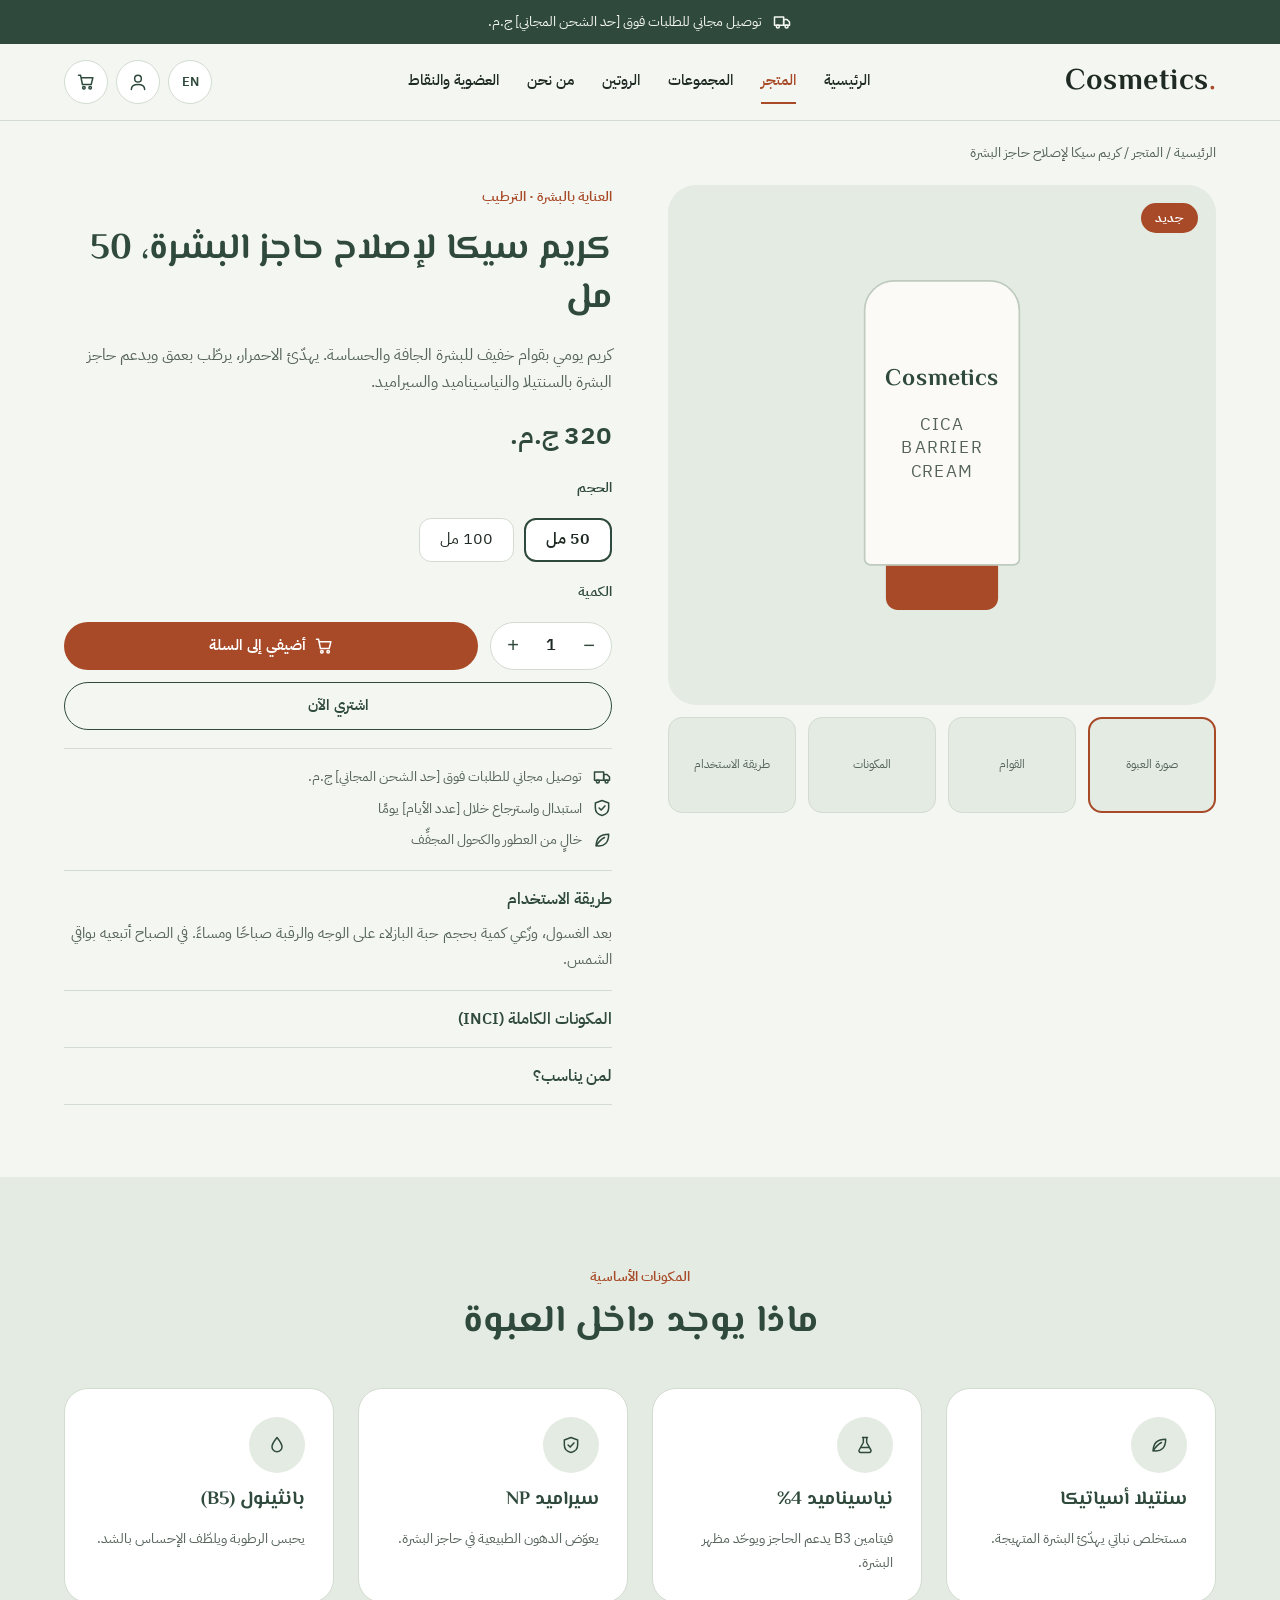
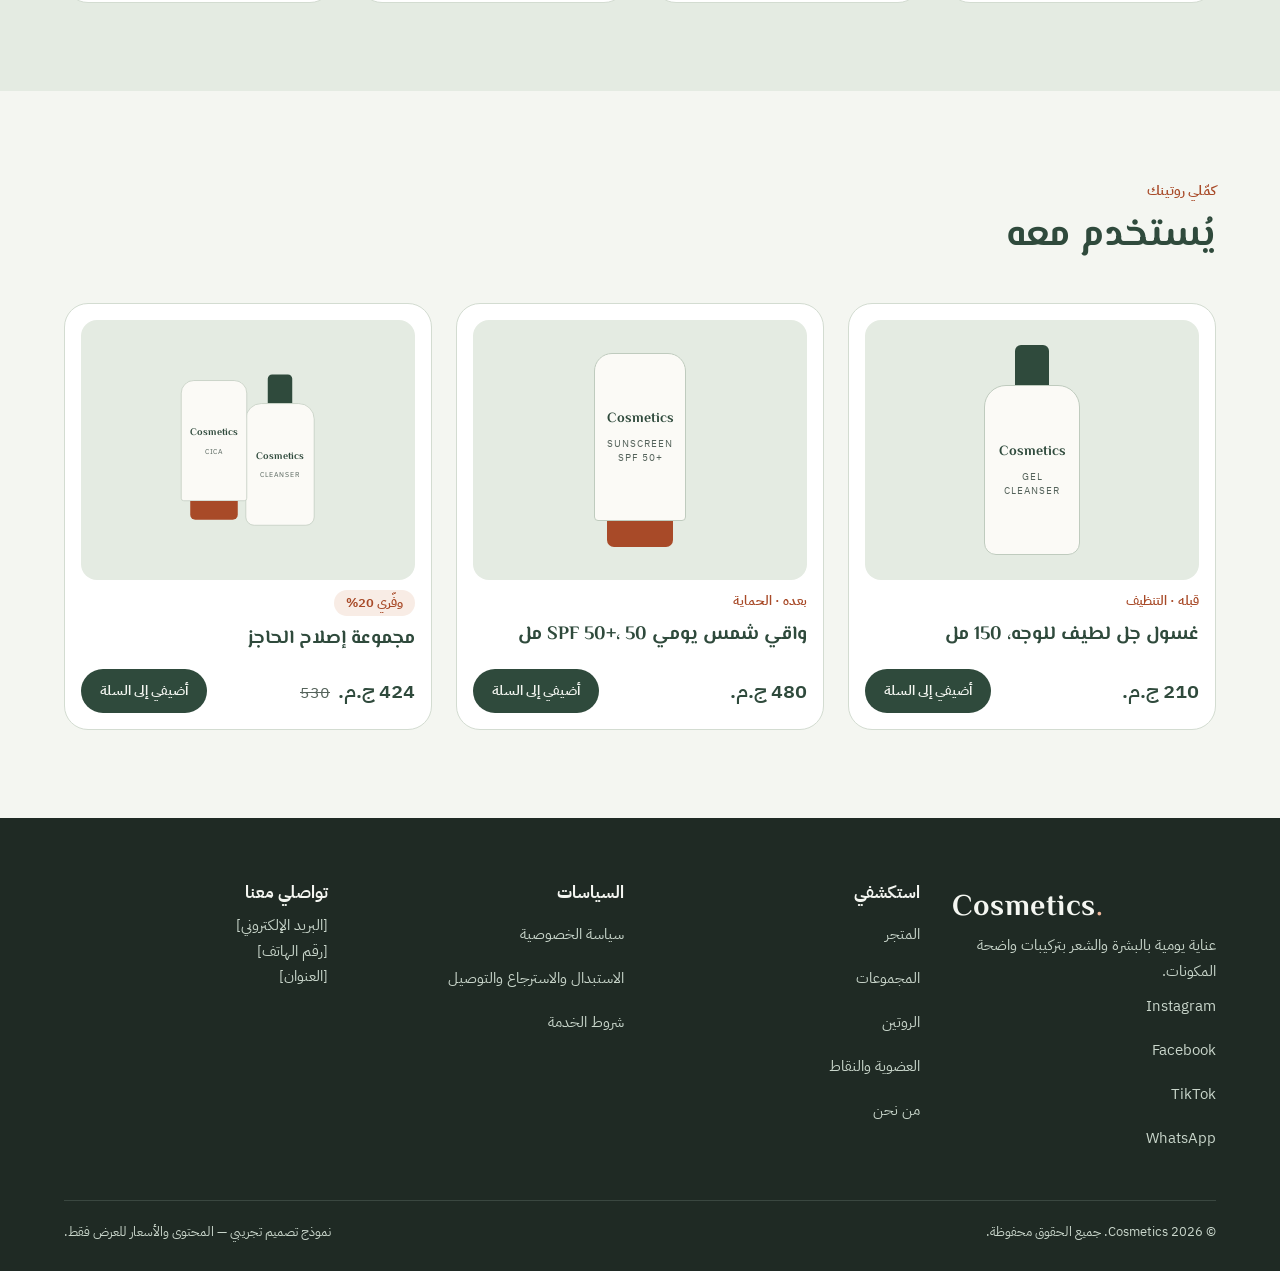
==== product.html @ 23d1086a "Add Cosmetics storefront mockup (home and product pages) Co-Authored-By: Claude Fable 5.2 <noreply@a" ====
<!doctype html>
<html lang="ar" dir="rtl">
<head>
<meta charset="utf-8">
<meta name="viewport" content="width=device-width, initial-scale=1">
<title>كريم سيكا لإصلاح حاجز البشرة — Cosmetics</title>
<link rel="preconnect" href="https://fonts.googleapis.com">
<link rel="preconnect" href="https://fonts.gstatic.com" crossorigin>
<link href="https://fonts.googleapis.com/css2?family=El+Messiri:wght@500;600;700&family=IBM+Plex+Sans+Arabic:wght@400;500;600&display=swap" rel="stylesheet">
<link rel="stylesheet" href="style.css">
</head>
<body>
<div class="page">
<div class="announce"><svg aria-hidden="true" width="20" height="20" viewBox="0 0 24 24" fill="none" stroke="currentColor" stroke-width="1.8" stroke-linecap="round" stroke-linejoin="round"><path d="M3 6h11v10H3z"/><path d="M14 9h4l3 3v4h-7z"/><circle cx="7" cy="17.5" r="1.8"/><circle cx="17.5" cy="17.5" r="1.8"/></svg><span>توصيل مجاني للطلبات فوق [حد الشحن المجاني] ج.م.</span></div>
<header class="header"><div class="wrap">
<a class="logo" href="index.html" dir="ltr" aria-label="Cosmetics — الرئيسية">Cosmetics<span>.</span></a>
<nav class="nav" aria-label="القائمة الرئيسية">
<a href="index.html">الرئيسية</a>
<a href="product.html" class="on">المتجر</a>
<a href="index.html#bundles">المجموعات</a>
<a href="index.html#routine">الروتين</a>
<a href="index.html#about">من نحن</a>
<a href="index.html#member">العضوية والنقاط</a>
</nav>
<div class="tools">
<button class="icon-btn" type="button" aria-label="English">EN</button>
<button class="icon-btn" type="button" aria-label="تسجيل الدخول"><svg aria-hidden="true" width="20" height="20" viewBox="0 0 24 24" fill="none" stroke="currentColor" stroke-width="1.8" stroke-linecap="round" stroke-linejoin="round"><circle cx="12" cy="8" r="4"/><path d="M4 21c0-4 3.6-6 8-6s8 2 8 6"/></svg></button>
<button class="icon-btn" type="button" aria-label="السلة"><svg aria-hidden="true" width="20" height="20" viewBox="0 0 24 24" fill="none" stroke="currentColor" stroke-width="1.8" stroke-linecap="round" stroke-linejoin="round"><path d="M3 4h2.5l2.2 11h10.5l2-8H7"/><circle cx="9.5" cy="19" r="1.5"/><circle cx="17" cy="19" r="1.5"/></svg></button>
</div>
</div></header>

<main>
<div class="wrap">
<nav class="crumbs" aria-label="مسار التصفح"><a href="index.html">الرئيسية</a> / <a href="product.html">المتجر</a> / <span>كريم سيكا لإصلاح حاجز البشرة</span></nav>
<div class="pdp">
<div class="gallery">
<div class="main" role="img" aria-label="مساحة صورة المنتج الرئيسية"><span class="tag">جديد</span><div class="pk tube big"><div class="body"><span class="lbl">Cosmetics</span><span class="sub">CICA<br>BARRIER CREAM</span></div><div class="cap"></div></div></div>
<div class="thumbs">
<div class="on">صورة العبوة</div>
<div>القوام</div>
<div>المكونات</div>
<div>طريقة الاستخدام</div>
</div>
</div>
<div class="info">
<span class="eyebrow">العناية بالبشرة · الترطيب</span>
<h1>كريم سيكا لإصلاح حاجز البشرة، 50 مل</h1>
<p>كريم يومي بقوام خفيف للبشرة الجافة والحساسة. يهدّئ الاحمرار، يرطّب بعمق ويدعم حاجز البشرة بالسنتيلا والنياسيناميد والسيراميد.</p>
<span class="price">320 ج.م.</span>
<span class="lab">الحجم</span>
<div class="opts">
<button class="opt on" type="button">50 مل</button>
<button class="opt" type="button">100 مل</button>
</div>
<span class="lab">الكمية</span>
<div class="buy">
<div class="qty"><button type="button" aria-label="إنقاص الكمية">−</button><span>1</span><button type="button" aria-label="زيادة الكمية">+</button></div>
<button class="btn btn-accent" type="button"><svg aria-hidden="true" width="20" height="20" viewBox="0 0 24 24" fill="none" stroke="currentColor" stroke-width="1.8" stroke-linecap="round" stroke-linejoin="round"><path d="M3 4h2.5l2.2 11h10.5l2-8H7"/><circle cx="9.5" cy="19" r="1.5"/><circle cx="17" cy="19" r="1.5"/></svg> أضيفي إلى السلة</button>
<button class="btn btn-ghost" type="button">اشتري الآن</button>
</div>
<div class="notes">
<div><svg aria-hidden="true" width="20" height="20" viewBox="0 0 24 24" fill="none" stroke="currentColor" stroke-width="1.8" stroke-linecap="round" stroke-linejoin="round"><path d="M3 6h11v10H3z"/><path d="M14 9h4l3 3v4h-7z"/><circle cx="7" cy="17.5" r="1.8"/><circle cx="17.5" cy="17.5" r="1.8"/></svg><span>توصيل مجاني للطلبات فوق [حد الشحن المجاني] ج.م.</span></div>
<div><svg aria-hidden="true" width="20" height="20" viewBox="0 0 24 24" fill="none" stroke="currentColor" stroke-width="1.8" stroke-linecap="round" stroke-linejoin="round"><path d="M12 3l8 3v6c0 5-3.5 8-8 9-4.5-1-8-4-8-9V6z"/><path d="M8.5 12l2.5 2.5 4.5-5"/></svg><span>استبدال واسترجاع خلال [عدد الأيام] يومًا</span></div>
<div><svg aria-hidden="true" width="20" height="20" viewBox="0 0 24 24" fill="none" stroke="currentColor" stroke-width="1.8" stroke-linecap="round" stroke-linejoin="round"><path d="M5 19c0-9 5-14 15-14 0 10-5 15-14 14"/><path d="M5 19c3-5 6-8 10-10"/></svg><span>خالٍ من العطور والكحول المجفِّف</span></div>
</div>
<div class="acc">
<details open>
<summary>طريقة الاستخدام</summary>
<p>بعد الغسول، وزّعي كمية بحجم حبة البازلاء على الوجه والرقبة صباحًا ومساءً. في الصباح أتبعيه بواقي الشمس.</p>
</details>
<details>
<summary>المكونات الكاملة (INCI)</summary>
<p class="inci">Aqua, Glycerin, Caprylic/Capric Triglyceride, Niacinamide, Squalane, Cetearyl Alcohol, Centella Asiatica Extract, Panthenol, Glyceryl Stearate, Ceramide NP, Madecassoside, Sodium Hyaluronate, Tocopherol, Xanthan Gum, Phenoxyethanol, Ethylhexylglycerin.</p>
</details>
<details>
<summary>لمن يناسب؟</summary>
<p>البشرة الجافة، الحساسة، أو المجهدة بعد استخدام المقشرات والريتينول.</p>
</details>
</div>
</div>
</div>
</div>

<section class="section soft"><div class="wrap">
<div class="sec-head center">
<span class="eyebrow">المكونات الأساسية</span>
<h2>ماذا يوجد داخل العبوة</h2>
</div>
<div class="grid g4">
<article class="card pillar"><span class="ico"><svg aria-hidden="true" width="20" height="20" viewBox="0 0 24 24" fill="none" stroke="currentColor" stroke-width="1.8" stroke-linecap="round" stroke-linejoin="round"><path d="M5 19c0-9 5-14 15-14 0 10-5 15-14 14"/><path d="M5 19c3-5 6-8 10-10"/></svg></span><h3>سنتيلا أسياتيكا</h3><p class="desc">مستخلص نباتي يهدّئ البشرة المتهيجة.</p></article>
<article class="card pillar"><span class="ico"><svg aria-hidden="true" width="20" height="20" viewBox="0 0 24 24" fill="none" stroke="currentColor" stroke-width="1.8" stroke-linecap="round" stroke-linejoin="round"><path d="M9 3h6"/><path d="M10 3v6l-5 9a2 2 0 0 0 1.8 3h10.4a2 2 0 0 0 1.8-3l-5-9V3"/><path d="M7.5 15h9"/></svg></span><h3>نياسيناميد 4%</h3><p class="desc">فيتامين B3 يدعم الحاجز ويوحّد مظهر البشرة.</p></article>
<article class="card pillar"><span class="ico"><svg aria-hidden="true" width="20" height="20" viewBox="0 0 24 24" fill="none" stroke="currentColor" stroke-width="1.8" stroke-linecap="round" stroke-linejoin="round"><path d="M12 3l8 3v6c0 5-3.5 8-8 9-4.5-1-8-4-8-9V6z"/><path d="M8.5 12l2.5 2.5 4.5-5"/></svg></span><h3>سيراميد NP</h3><p class="desc">يعوّض الدهون الطبيعية في حاجز البشرة.</p></article>
<article class="card pillar"><span class="ico"><svg aria-hidden="true" width="20" height="20" viewBox="0 0 24 24" fill="none" stroke="currentColor" stroke-width="1.8" stroke-linecap="round" stroke-linejoin="round"><path d="M12 3c4 5 6 8 6 11a6 6 0 0 1-12 0c0-3 2-6 6-11z"/></svg></span><h3>بانثينول (B5)</h3><p class="desc">يحبس الرطوبة ويلطّف الإحساس بالشد.</p></article>
</div>
</div></section>

<section class="section"><div class="wrap">
<div class="sec-head">
<span class="eyebrow">كمّلي روتينك</span>
<h2>يُستخدم معه</h2>
</div>
<div class="grid g3">
<article class="card">
<div class="tile"><div class="pk bottle"><div class="cap"></div><div class="body"><span class="lbl">Cosmetics</span><span class="sub">GEL CLEANSER</span></div></div></div>
<span class="step">قبله · التنظيف</span>
<h3>غسول جل لطيف للوجه، 150 مل</h3>
<div class="row"><span class="price">210 ج.م.</span><button class="btn btn-primary" type="button">أضيفي إلى السلة</button></div>
</article>
<article class="card">
<div class="tile"><div class="pk tube"><div class="body"><span class="lbl">Cosmetics</span><span class="sub">SUNSCREEN<br>SPF 50+</span></div><div class="cap"></div></div></div>
<span class="step">بعده · الحماية</span>
<h3>واقي شمس يومي SPF 50+، 50 مل</h3>
<div class="row"><span class="price">480 ج.م.</span><button class="btn btn-primary" type="button">أضيفي إلى السلة</button></div>
</article>
<article class="card">
<div class="tile"><div class="pk bottle sm"><div class="cap"></div><div class="body"><span class="lbl">Cosmetics</span><span class="sub">CLEANSER</span></div></div><div class="pk tube sm"><div class="body"><span class="lbl">Cosmetics</span><span class="sub">CICA</span></div><div class="cap"></div></div></div>
<span class="save">وفّري 20%</span>
<h3>مجموعة إصلاح الحاجز</h3>
<div class="row"><span class="price">424 ج.م.<s>530</s></span><button class="btn btn-primary" type="button">أضيفي إلى السلة</button></div>
</article>
</div>
</div></section>
</main>
<footer class="footer"><div class="wrap">
<div class="cols">
<div>
<a class="logo" href="index.html" dir="ltr" aria-label="Cosmetics — الرئيسية">Cosmetics<span>.</span></a>
<p>عناية يومية بالبشرة والشعر بتركيبات واضحة المكونات.</p>
<a href="#">Instagram</a>
<a href="#">Facebook</a>
<a href="#">TikTok</a>
<a href="#">WhatsApp</a>
</div>
<div>
<h3>استكشفي</h3>
<a href="product.html">المتجر</a>
<a href="index.html#bundles">المجموعات</a>
<a href="index.html#routine">الروتين</a>
<a href="index.html#member">العضوية والنقاط</a>
<a href="index.html#about">من نحن</a>
</div>
<div>
<h3>السياسات</h3>
<a href="#">سياسة الخصوصية</a>
<a href="#">الاستبدال والاسترجاع والتوصيل</a>
<a href="#">شروط الخدمة</a>
</div>
<div>
<h3>تواصلي معنا</h3>
<p>[البريد الإلكتروني]</p>
<p>[رقم الهاتف]</p>
<p>[العنوان]</p>
</div>
</div>
<div class="legal"><span>© 2026 Cosmetics. جميع الحقوق محفوظة.</span><span>نموذج تصميم تجريبي — المحتوى والأسعار للعرض فقط.</span></div>
</div></footer>


</div>
</body>
</html>
---- style.css ----
*{box-sizing:border-box}
body{margin:0}
.page{--ink:#1F2A24;--muted:#55635B;--ground:#F4F6F1;--sage:#E4EBE2;--sage2:#CFDACD;--line:#D3DCD1;--primary:#2F4A3C;--primary2:#3D5C4B;--accent:#A84A28;--accent-soft:#F8ECE5;--peach:#F0B79C;--on-dark:#F4F6F1;--on-dark-muted:#C9D6CB;font-family:'IBM Plex Sans Arabic',system-ui,sans-serif;color:var(--ink);background:var(--ground);line-height:1.7;font-size:16px;overflow-x:hidden}
.page h1,.page h2,.page h3{font-family:'El Messiri','IBM Plex Sans Arabic',serif;margin:0;line-height:1.35;color:var(--primary)}
.page p{margin:0}
.page a{color:inherit;text-decoration:none}
.wrap{max-width:1200px;margin:0 auto;padding:0 24px}
.announce{background:var(--primary);color:var(--on-dark);font-size:14px;padding:10px 16px;display:flex;gap:10px;justify-content:center;align-items:center}
.header{background:var(--ground);border-bottom:1px solid var(--line)}
.header .wrap{display:flex;align-items:center;justify-content:space-between;gap:12px 24px;min-height:76px;flex-wrap:wrap}
.logo{font-family:'El Messiri',serif;font-size:30px;font-weight:700;color:var(--primary);letter-spacing:.5px;min-height:44px;display:inline-flex;align-items:center}
.logo span{color:var(--accent)}
.nav{display:flex;gap:28px;font-size:15px;font-weight:500}
.nav a{min-height:44px;display:inline-flex;align-items:center;border-bottom:2px solid transparent}
.nav a:hover{color:var(--accent)}
.nav a.on{color:var(--accent);border-bottom-color:var(--accent)}
.tools{display:flex;gap:8px;align-items:center}
.icon-btn{width:44px;height:44px;border-radius:50%;border:1px solid var(--line);background:#fff;display:inline-flex;align-items:center;justify-content:center;color:var(--primary);cursor:pointer;font:inherit;font-size:13px;font-weight:600}
.btn{display:inline-flex;align-items:center;justify-content:center;gap:8px;min-height:48px;padding:0 26px;border-radius:999px;font:inherit;font-weight:600;font-size:15px;border:1px solid transparent;cursor:pointer}
.btn-accent{background:var(--accent);color:#fff}
.page a.btn-accent{color:#fff}
.btn-primary{background:var(--primary);color:var(--on-dark)}
.btn-ghost{background:transparent;border-color:var(--primary);color:var(--primary)}
.btn-light{background:var(--on-dark);color:var(--primary)}
.eyebrow{font-size:14px;font-weight:600;color:var(--accent)}
.section{padding:88px 0}
.sec-head{display:flex;flex-direction:column;gap:8px;margin-bottom:40px}
.sec-head.center{align-items:center;text-align:center}
.sec-head.spread{flex-direction:row;justify-content:space-between;align-items:flex-end;flex-wrap:wrap}
.sec-head h2{font-size:38px}
.sec-head p{color:var(--muted);max-width:620px}
.link{color:var(--accent);font-weight:600;font-size:15px;min-height:44px;display:inline-flex;align-items:center;gap:6px}
.page a.link{color:var(--accent)}

.hero{background:var(--sage)}
.hero .wrap{display:flex;gap:48px;align-items:center;flex-wrap:wrap;padding-top:72px;padding-bottom:72px}
.hero-text{flex:1 1 440px;display:flex;flex-direction:column;gap:22px;align-items:flex-start}
.hero h1{font-size:54px}
.hero-text p{font-size:18px;color:var(--muted);max-width:520px}
.chips{display:flex;gap:10px;flex-wrap:wrap}
.chip{min-height:44px;padding:0 20px;border-radius:999px;background:#fff;border:1px solid var(--line);display:inline-flex;align-items:center;font-weight:500;font-size:15px}
.chip.hot{background:var(--accent-soft);border-color:var(--accent)}
.page a.chip.hot{color:var(--accent)}
.cta-row{display:flex;gap:12px;flex-wrap:wrap}
.hero-art{flex:1 1 420px;min-height:420px;border-radius:28px;background:var(--sage2);display:flex;align-items:flex-end;justify-content:center;gap:28px;padding:48px 24px}

.pk{display:flex;flex-direction:column;align-items:center;flex:none}
.pk .body{background:#FBFAF6;border:1px solid #BFCBBE;display:flex;flex-direction:column;align-items:center;justify-content:center;gap:6px;padding:8px}
.pk .lbl{font-family:'El Messiri',serif;font-weight:700;color:var(--primary);font-size:14px;direction:ltr}
.pk .sub{font-size:10px;line-height:1.4;color:var(--muted);letter-spacing:1px;direction:ltr;text-align:center}
.tube .body{width:92px;height:168px;border-radius:18px 18px 4px 4px}
.tube .cap{width:66px;height:26px;background:var(--accent);border-radius:0 0 7px 7px}
.jar .cap{width:128px;height:30px;background:var(--primary);border-radius:8px 8px 0 0}
.jar .body{width:140px;height:84px;border-radius:4px 4px 16px 16px}
.bottle .cap{width:34px;height:40px;background:var(--primary);border-radius:6px 6px 0 0}
.bottle .body{width:96px;height:170px;border-radius:22px 22px 12px 12px}
.dropper .cap{width:30px;height:54px;background:var(--accent);border-radius:14px 14px 2px 2px}
.dropper .body{width:82px;height:128px;border-radius:16px 16px 10px 10px;background:#E6D6B8;border-color:#C9B48C}
.pk.big{transform:scale(1.7)}
.pk.sm{transform:scale(.72);margin:0 -14px}

.badges{background:#fff;border-bottom:1px solid var(--line)}
.badges .wrap{display:flex;justify-content:space-around;gap:12px 24px;flex-wrap:wrap;padding-top:22px;padding-bottom:22px}
.badge{display:flex;align-items:center;gap:10px;font-weight:500;font-size:15px;color:var(--primary)}

.feature .wrap{display:flex;gap:56px;flex-wrap:wrap;align-items:center}
.feature-art{flex:1 1 380px;min-height:480px;border-radius:28px;background:var(--sage);display:flex;align-items:center;justify-content:center;position:relative}
.tag{position:absolute;top:18px;inset-inline-start:18px;background:var(--accent);color:#fff;font-size:13px;font-weight:600;padding:4px 14px;border-radius:999px}
.feature-body{flex:1 1 480px;display:flex;flex-direction:column;gap:20px;align-items:flex-start}
.feature-body h2{font-size:38px}
.feature-body>p{color:var(--muted)}
.ing{display:grid;grid-template-columns:repeat(2,minmax(0,1fr));gap:12px;width:100%}
.ing div{background:#fff;border:1px solid var(--line);border-radius:16px;padding:16px}
.ing b{display:block;color:var(--primary)}
.ing span{font-size:14px;color:var(--muted)}
.price{font-size:26px;font-weight:600;color:var(--primary)}
.price s{font-size:16px;color:var(--muted);font-weight:400;margin-inline-start:8px}
.dots{display:flex;gap:8px;align-items:center;font-size:13px;color:var(--muted)}
.dots i{width:8px;height:8px;border-radius:50%;background:var(--sage2);display:block}
.dots i.on{width:24px;border-radius:99px;background:var(--accent)}

.grid{display:grid;gap:24px}
.g3{grid-template-columns:repeat(3,minmax(0,1fr))}
.g4{grid-template-columns:repeat(4,minmax(0,1fr))}
.card{background:#fff;border:1px solid var(--line);border-radius:24px;padding:16px;display:flex;flex-direction:column;gap:10px}
.card h3{font-size:19px}
.card .desc{font-size:14px;color:var(--muted)}
.card .row{display:flex;justify-content:space-between;align-items:center;gap:8px;margin-top:auto;padding-top:8px;flex-wrap:wrap}
.card .btn{min-height:44px;padding:0 18px;font-size:14px}
.card .price{font-size:20px}
.tile{background:var(--sage);border-radius:16px;height:260px;display:flex;align-items:center;justify-content:center;position:relative;overflow:hidden}
.step{font-size:13px;font-weight:600;color:var(--accent)}
.save{background:var(--accent-soft);color:var(--accent);font-size:13px;font-weight:600;padding:2px 12px;border-radius:99px;align-self:flex-start}

.dark{background:var(--primary);color:var(--on-dark)}
.page .dark h2,.page .dark h3{color:var(--on-dark)}
.dark .eyebrow{color:var(--peach)}
.dark .sec-head p{color:var(--on-dark-muted)}
.split .wrap{display:flex;gap:56px;flex-wrap:wrap;align-items:center}
.split-art{flex:1 1 380px;min-height:420px;border-radius:28px;background:var(--primary2);display:flex;align-items:center;justify-content:center}
.split-body{flex:1 1 460px;display:flex;flex-direction:column;gap:18px;align-items:flex-start}
.split-body h2{font-size:38px}
.split-body>p{color:var(--on-dark-muted)}
.ticks{list-style:none;margin:0;padding:0;display:grid;grid-template-columns:repeat(2,minmax(0,1fr));gap:10px 24px;width:100%}
.ticks li{display:flex;gap:10px;align-items:flex-start;color:var(--on-dark-muted);font-size:15px}
.ticks svg{flex:none;margin-top:6px;color:var(--peach)}

.philo{background:var(--sage);text-align:center}
.philo .packs{display:flex;justify-content:center;align-items:flex-end;gap:40px;margin:8px 0 40px;flex-wrap:wrap}

.thumb{height:300px;border-radius:16px;background:var(--sage2);display:flex;align-items:center;justify-content:center;color:var(--primary)}
.play{width:56px;height:56px;border-radius:50%;background:#fff;display:flex;align-items:center;justify-content:center}
.stars{display:flex;gap:2px;color:var(--accent)}
.ph{color:var(--muted)}
.who{font-weight:600;color:var(--primary);font-size:15px}
.ico{width:56px;height:56px;border-radius:50%;background:var(--sage);display:flex;align-items:center;justify-content:center;color:var(--primary)}
.pillar{padding:28px;gap:14px}
.benefit{background:var(--primary2);border-radius:20px;padding:24px;display:flex;flex-direction:column;gap:10px}
.benefit .ico{background:var(--primary);color:var(--peach)}
.benefit p{color:var(--on-dark-muted);font-size:15px}
.member-head{display:flex;justify-content:space-between;align-items:flex-end;gap:24px;flex-wrap:wrap;margin-bottom:40px}
.member-head h2{font-size:38px}
.closing{text-align:center;padding:72px 0}
.closing h2{font-size:34px;margin-bottom:12px}
.closing p{color:var(--muted);max-width:640px;margin:0 auto}

.footer{background:#1F2A24;color:#C9D6CB;padding:64px 0 28px;font-size:15px}
.footer .cols{display:grid;grid-template-columns:repeat(4,minmax(0,1fr));gap:32px}
.page .footer h3{color:#F4F6F1;font-size:17px;margin-bottom:8px;font-family:inherit}
.footer .cols a{display:flex;min-height:44px;align-items:center}
.footer .cols a:hover{color:#fff}
.footer .logo{color:#F4F6F1}
.footer .logo span{color:var(--peach)}
.footer .legal{border-top:1px solid #3A4740;margin-top:40px;padding-top:20px;font-size:13px;display:flex;justify-content:space-between;flex-wrap:wrap;gap:8px}

.crumbs{font-size:14px;color:var(--muted);padding:20px 0}
.pdp{display:flex;gap:56px;flex-wrap:wrap;align-items:flex-start;padding-bottom:72px}
.gallery{flex:1 1 440px;display:flex;flex-direction:column;gap:12px;min-width:0}
.gallery .main{height:520px;border-radius:28px;background:var(--sage);display:flex;align-items:center;justify-content:center;position:relative}
.thumbs{display:grid;grid-template-columns:repeat(4,minmax(0,1fr));gap:12px}
.thumbs div{height:96px;border-radius:14px;background:var(--sage);border:1px solid var(--line);display:flex;align-items:center;justify-content:center;font-size:12px;color:var(--muted);text-align:center;padding:4px}
.thumbs div.on{border:2px solid var(--accent)}
.info{flex:1 1 440px;display:flex;flex-direction:column;gap:18px;align-items:flex-start;min-width:0}
.info h1{font-size:36px}
.info>p{color:var(--muted)}
.opts{display:flex;gap:10px;flex-wrap:wrap}
.opt{min-height:44px;padding:0 20px;border-radius:12px;border:1px solid var(--line);background:#fff;font:inherit;cursor:pointer;color:var(--ink)}
.opt.on{border:2px solid var(--primary);font-weight:600}
.lab{font-size:14px;font-weight:600;color:var(--primary)}
.qty{display:inline-flex;align-items:center;border:1px solid var(--line);border-radius:999px;background:#fff}
.qty button{width:44px;height:46px;border:0;background:none;font-size:20px;cursor:pointer;color:var(--primary)}
.qty span{min-width:32px;text-align:center;font-weight:600}
.buy{display:flex;gap:12px;flex-wrap:wrap;align-items:center;width:100%}
.buy .btn{flex:1 1 220px}
.notes{display:flex;flex-direction:column;gap:8px;font-size:14px;color:var(--muted);border-top:1px solid var(--line);padding-top:16px;width:100%}
.notes div{display:flex;gap:10px;align-items:center}
.notes svg{color:var(--primary);flex:none}
.acc{width:100%;border-top:1px solid var(--line)}
.acc details{border-bottom:1px solid var(--line);padding:6px 0}
.acc summary{font-weight:600;cursor:pointer;min-height:44px;display:flex;align-items:center;color:var(--primary)}
.acc details p{color:var(--muted);font-size:15px;padding:0 0 12px}
.acc .inci{direction:ltr;text-align:left;font-size:14px}
.soft{background:var(--sage)}
.page a.btn-light{color:var(--primary)}
.page a.btn-ghost{color:var(--primary)}
.page a.btn-primary{color:var(--on-dark)}

@media(max-width:900px){
.g3,.g4{grid-template-columns:repeat(2,minmax(0,1fr))}
.footer .cols{grid-template-columns:repeat(2,minmax(0,1fr))}
.hero h1{font-size:40px}
.sec-head h2,.feature-body h2,.split-body h2,.member-head h2{font-size:30px}
.section{padding:56px 0}
.hero .wrap{padding-top:48px;padding-bottom:48px}
.nav{order:3;width:100%;gap:20px;overflow-x:auto;white-space:nowrap}
.feature .wrap,.split .wrap,.pdp{gap:32px}
}
@media(max-width:560px){
.g3,.g4,.ticks,.ing,.footer .cols{grid-template-columns:minmax(0,1fr)}
.wrap{padding:0 16px}
.hero h1{font-size:32px}
.hero-text,.feature-body,.split-body,.info{flex-basis:100%}
.hero-art{flex-basis:100%;min-height:300px;gap:12px;padding:32px 12px}
.feature-art,.split-art{flex-basis:100%;min-height:360px}
.gallery{flex-basis:100%}
.gallery .main{height:360px}
.info h1{font-size:28px}
.logo{font-size:26px}
.philo .packs{gap:16px}
.closing h2{font-size:26px}
.hero-art .pk{transform:scale(.8);transform-origin:bottom;margin:0 -10px}
}
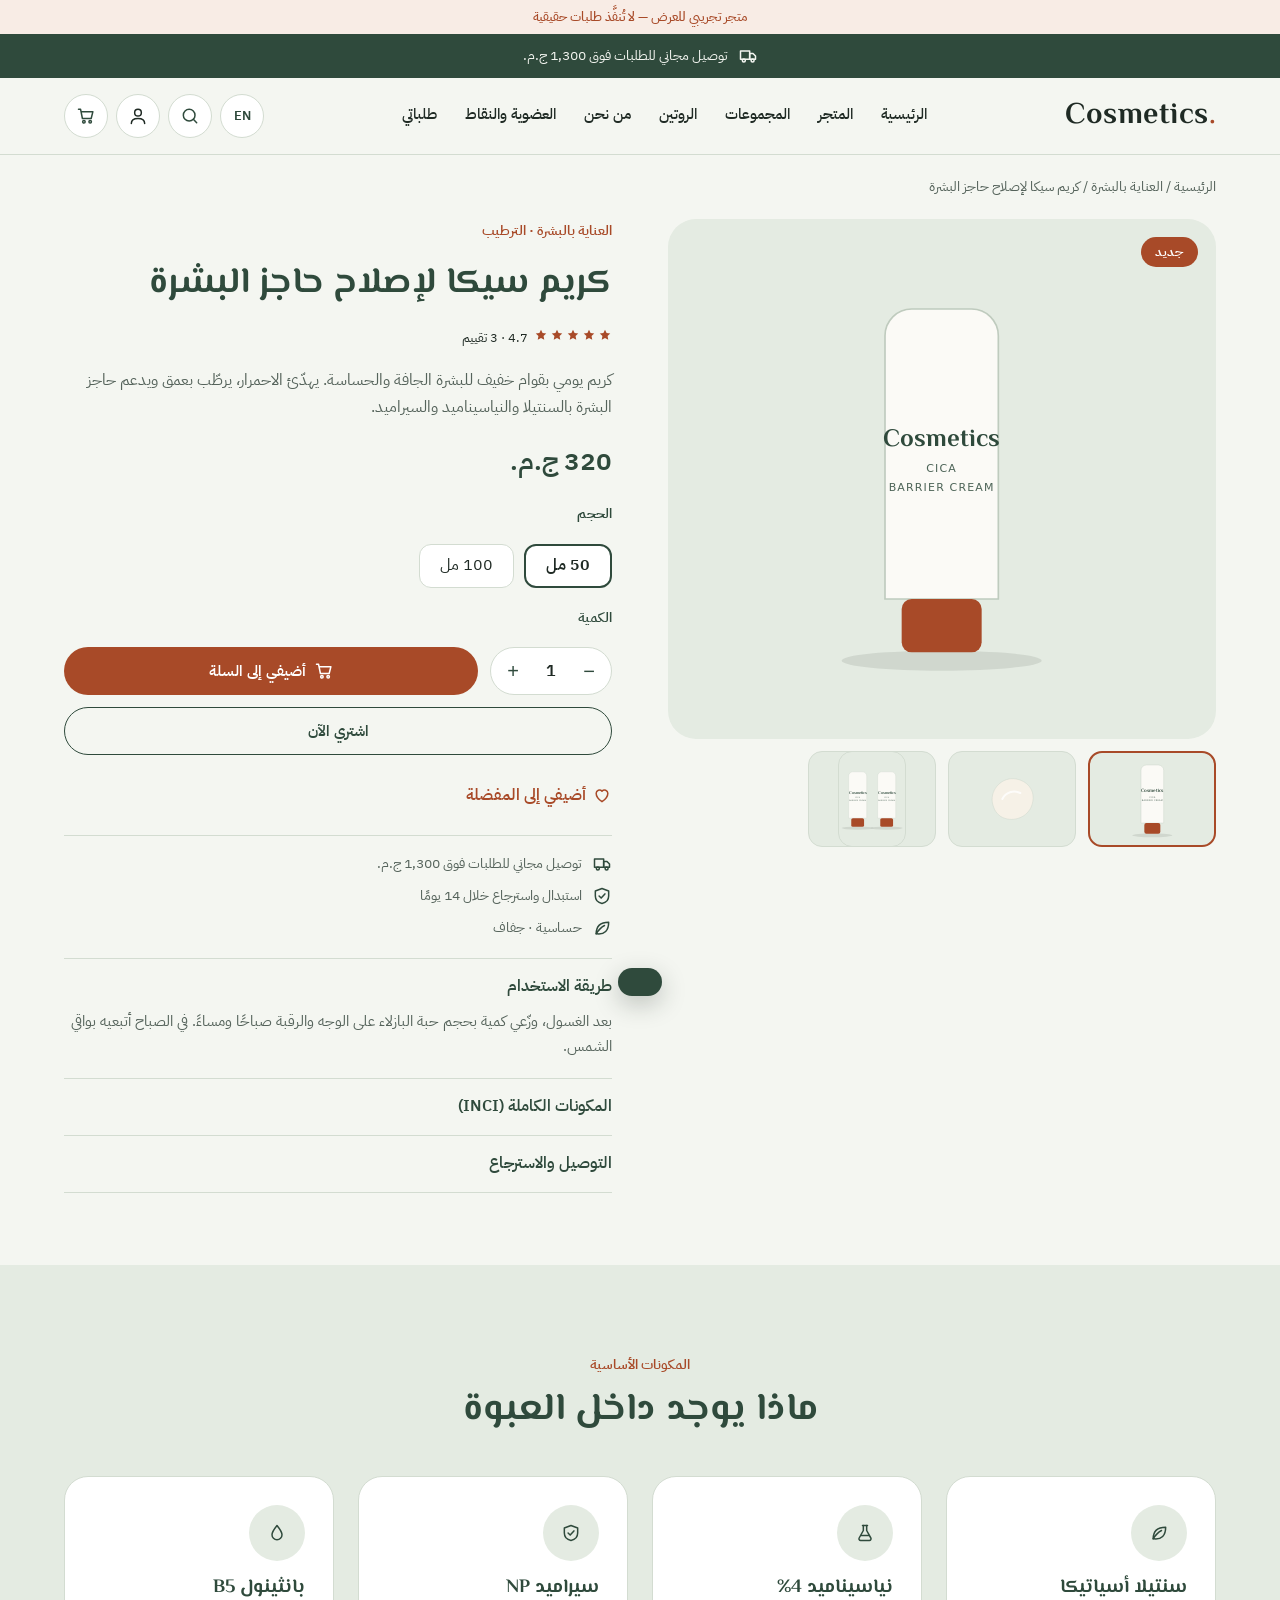
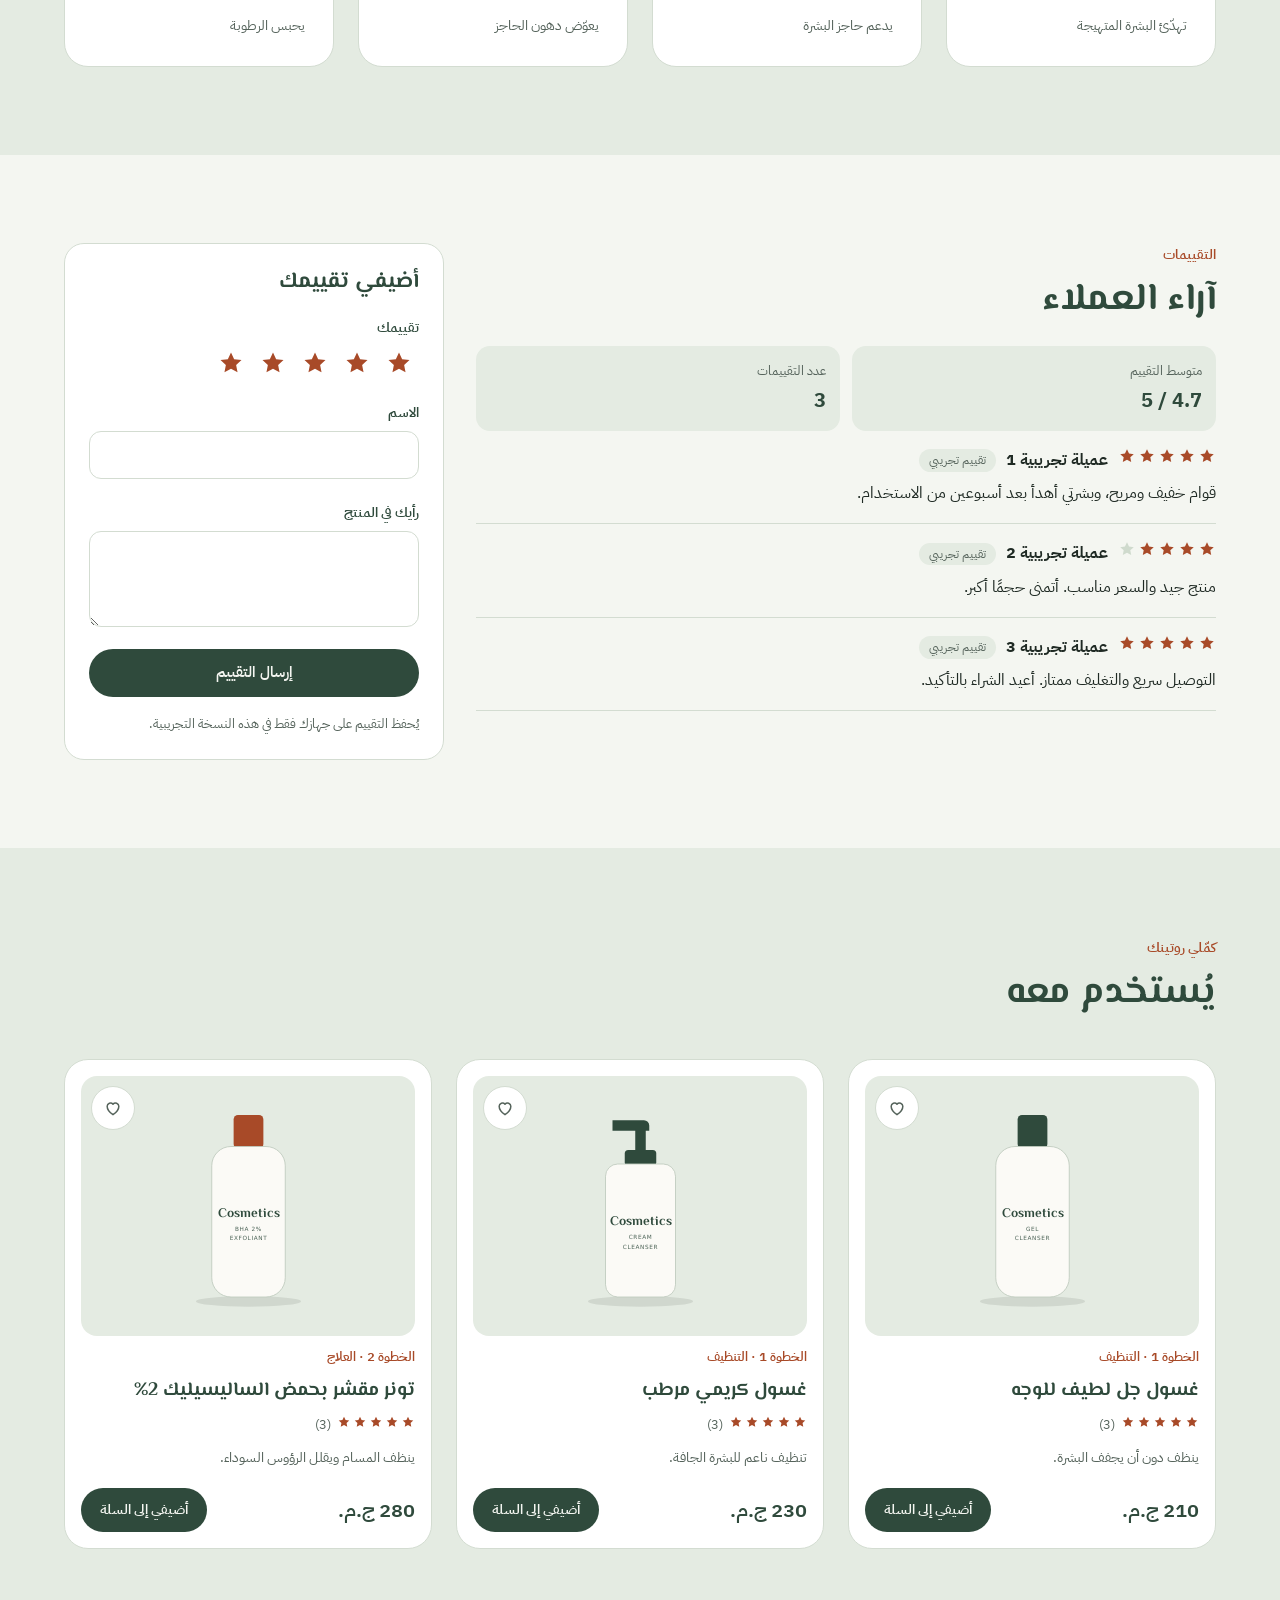
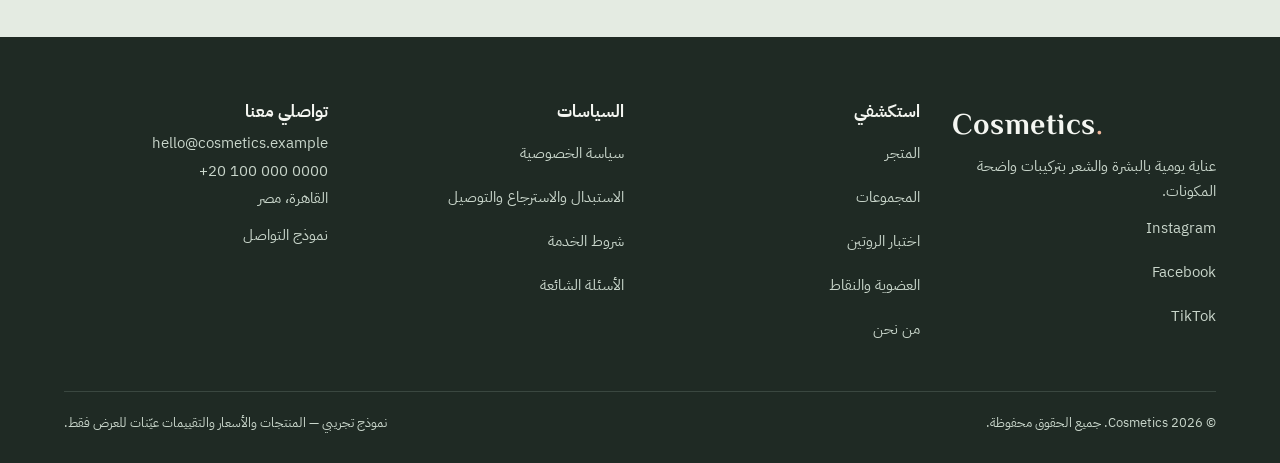
==== commit 23cc9b40: "Turn the mockup into a full interactive demo store Adds a sample catalog, shop filters and search, p" ====
--- a/product.html
+++ b/product.html
@@ -3,159 +3,18 @@
 <head>
 <meta charset="utf-8">
 <meta name="viewport" content="width=device-width, initial-scale=1">
-<title>كريم سيكا لإصلاح حاجز البشرة — Cosmetics</title>
+<title>المنتج — Cosmetics</title>
+<meta name="description" content="متجر Cosmetics التجريبي للعناية بالبشرة والشعر.">
 <link rel="preconnect" href="https://fonts.googleapis.com">
 <link rel="preconnect" href="https://fonts.gstatic.com" crossorigin>
 <link href="https://fonts.googleapis.com/css2?family=El+Messiri:wght@500;600;700&family=IBM+Plex+Sans+Arabic:wght@400;500;600&display=swap" rel="stylesheet">
 <link rel="stylesheet" href="style.css">
+<link rel="stylesheet" href="app.css">
 </head>
-<body>
-<div class="page">
-<div class="announce"><svg aria-hidden="true" width="20" height="20" viewBox="0 0 24 24" fill="none" stroke="currentColor" stroke-width="1.8" stroke-linecap="round" stroke-linejoin="round"><path d="M3 6h11v10H3z"/><path d="M14 9h4l3 3v4h-7z"/><circle cx="7" cy="17.5" r="1.8"/><circle cx="17.5" cy="17.5" r="1.8"/></svg><span>توصيل مجاني للطلبات فوق [حد الشحن المجاني] ج.م.</span></div>
-<header class="header"><div class="wrap">
-<a class="logo" href="index.html" dir="ltr" aria-label="Cosmetics — الرئيسية">Cosmetics<span>.</span></a>
-<nav class="nav" aria-label="القائمة الرئيسية">
-<a href="index.html">الرئيسية</a>
-<a href="product.html" class="on">المتجر</a>
-<a href="index.html#bundles">المجموعات</a>
-<a href="index.html#routine">الروتين</a>
-<a href="index.html#about">من نحن</a>
-<a href="index.html#member">العضوية والنقاط</a>
-</nav>
-<div class="tools">
-<button class="icon-btn" type="button" aria-label="English">EN</button>
-<button class="icon-btn" type="button" aria-label="تسجيل الدخول"><svg aria-hidden="true" width="20" height="20" viewBox="0 0 24 24" fill="none" stroke="currentColor" stroke-width="1.8" stroke-linecap="round" stroke-linejoin="round"><circle cx="12" cy="8" r="4"/><path d="M4 21c0-4 3.6-6 8-6s8 2 8 6"/></svg></button>
-<button class="icon-btn" type="button" aria-label="السلة"><svg aria-hidden="true" width="20" height="20" viewBox="0 0 24 24" fill="none" stroke="currentColor" stroke-width="1.8" stroke-linecap="round" stroke-linejoin="round"><path d="M3 4h2.5l2.2 11h10.5l2-8H7"/><circle cx="9.5" cy="19" r="1.5"/><circle cx="17" cy="19" r="1.5"/></svg></button>
-</div>
-</div></header>
-
-<main>
-<div class="wrap">
-<nav class="crumbs" aria-label="مسار التصفح"><a href="index.html">الرئيسية</a> / <a href="product.html">المتجر</a> / <span>كريم سيكا لإصلاح حاجز البشرة</span></nav>
-<div class="pdp">
-<div class="gallery">
-<div class="main" role="img" aria-label="مساحة صورة المنتج الرئيسية"><span class="tag">جديد</span><div class="pk tube big"><div class="body"><span class="lbl">Cosmetics</span><span class="sub">CICA<br>BARRIER CREAM</span></div><div class="cap"></div></div></div>
-<div class="thumbs">
-<div class="on">صورة العبوة</div>
-<div>القوام</div>
-<div>المكونات</div>
-<div>طريقة الاستخدام</div>
-</div>
-</div>
-<div class="info">
-<span class="eyebrow">العناية بالبشرة · الترطيب</span>
-<h1>كريم سيكا لإصلاح حاجز البشرة، 50 مل</h1>
-<p>كريم يومي بقوام خفيف للبشرة الجافة والحساسة. يهدّئ الاحمرار، يرطّب بعمق ويدعم حاجز البشرة بالسنتيلا والنياسيناميد والسيراميد.</p>
-<span class="price">320 ج.م.</span>
-<span class="lab">الحجم</span>
-<div class="opts">
-<button class="opt on" type="button">50 مل</button>
-<button class="opt" type="button">100 مل</button>
-</div>
-<span class="lab">الكمية</span>
-<div class="buy">
-<div class="qty"><button type="button" aria-label="إنقاص الكمية">−</button><span>1</span><button type="button" aria-label="زيادة الكمية">+</button></div>
-<button class="btn btn-accent" type="button"><svg aria-hidden="true" width="20" height="20" viewBox="0 0 24 24" fill="none" stroke="currentColor" stroke-width="1.8" stroke-linecap="round" stroke-linejoin="round"><path d="M3 4h2.5l2.2 11h10.5l2-8H7"/><circle cx="9.5" cy="19" r="1.5"/><circle cx="17" cy="19" r="1.5"/></svg> أضيفي إلى السلة</button>
-<button class="btn btn-ghost" type="button">اشتري الآن</button>
-</div>
-<div class="notes">
-<div><svg aria-hidden="true" width="20" height="20" viewBox="0 0 24 24" fill="none" stroke="currentColor" stroke-width="1.8" stroke-linecap="round" stroke-linejoin="round"><path d="M3 6h11v10H3z"/><path d="M14 9h4l3 3v4h-7z"/><circle cx="7" cy="17.5" r="1.8"/><circle cx="17.5" cy="17.5" r="1.8"/></svg><span>توصيل مجاني للطلبات فوق [حد الشحن المجاني] ج.م.</span></div>
-<div><svg aria-hidden="true" width="20" height="20" viewBox="0 0 24 24" fill="none" stroke="currentColor" stroke-width="1.8" stroke-linecap="round" stroke-linejoin="round"><path d="M12 3l8 3v6c0 5-3.5 8-8 9-4.5-1-8-4-8-9V6z"/><path d="M8.5 12l2.5 2.5 4.5-5"/></svg><span>استبدال واسترجاع خلال [عدد الأيام] يومًا</span></div>
-<div><svg aria-hidden="true" width="20" height="20" viewBox="0 0 24 24" fill="none" stroke="currentColor" stroke-width="1.8" stroke-linecap="round" stroke-linejoin="round"><path d="M5 19c0-9 5-14 15-14 0 10-5 15-14 14"/><path d="M5 19c3-5 6-8 10-10"/></svg><span>خالٍ من العطور والكحول المجفِّف</span></div>
-</div>
-<div class="acc">
-<details open>
-<summary>طريقة الاستخدام</summary>
-<p>بعد الغسول، وزّعي كمية بحجم حبة البازلاء على الوجه والرقبة صباحًا ومساءً. في الصباح أتبعيه بواقي الشمس.</p>
-</details>
-<details>
-<summary>المكونات الكاملة (INCI)</summary>
-<p class="inci">Aqua, Glycerin, Caprylic/Capric Triglyceride, Niacinamide, Squalane, Cetearyl Alcohol, Centella Asiatica Extract, Panthenol, Glyceryl Stearate, Ceramide NP, Madecassoside, Sodium Hyaluronate, Tocopherol, Xanthan Gum, Phenoxyethanol, Ethylhexylglycerin.</p>
-</details>
-<details>
-<summary>لمن يناسب؟</summary>
-<p>البشرة الجافة، الحساسة، أو المجهدة بعد استخدام المقشرات والريتينول.</p>
-</details>
-</div>
-</div>
-</div>
-</div>
-
-<section class="section soft"><div class="wrap">
-<div class="sec-head center">
-<span class="eyebrow">المكونات الأساسية</span>
-<h2>ماذا يوجد داخل العبوة</h2>
-</div>
-<div class="grid g4">
-<article class="card pillar"><span class="ico"><svg aria-hidden="true" width="20" height="20" viewBox="0 0 24 24" fill="none" stroke="currentColor" stroke-width="1.8" stroke-linecap="round" stroke-linejoin="round"><path d="M5 19c0-9 5-14 15-14 0 10-5 15-14 14"/><path d="M5 19c3-5 6-8 10-10"/></svg></span><h3>سنتيلا أسياتيكا</h3><p class="desc">مستخلص نباتي يهدّئ البشرة المتهيجة.</p></article>
-<article class="card pillar"><span class="ico"><svg aria-hidden="true" width="20" height="20" viewBox="0 0 24 24" fill="none" stroke="currentColor" stroke-width="1.8" stroke-linecap="round" stroke-linejoin="round"><path d="M9 3h6"/><path d="M10 3v6l-5 9a2 2 0 0 0 1.8 3h10.4a2 2 0 0 0 1.8-3l-5-9V3"/><path d="M7.5 15h9"/></svg></span><h3>نياسيناميد 4%</h3><p class="desc">فيتامين B3 يدعم الحاجز ويوحّد مظهر البشرة.</p></article>
-<article class="card pillar"><span class="ico"><svg aria-hidden="true" width="20" height="20" viewBox="0 0 24 24" fill="none" stroke="currentColor" stroke-width="1.8" stroke-linecap="round" stroke-linejoin="round"><path d="M12 3l8 3v6c0 5-3.5 8-8 9-4.5-1-8-4-8-9V6z"/><path d="M8.5 12l2.5 2.5 4.5-5"/></svg></span><h3>سيراميد NP</h3><p class="desc">يعوّض الدهون الطبيعية في حاجز البشرة.</p></article>
-<article class="card pillar"><span class="ico"><svg aria-hidden="true" width="20" height="20" viewBox="0 0 24 24" fill="none" stroke="currentColor" stroke-width="1.8" stroke-linecap="round" stroke-linejoin="round"><path d="M12 3c4 5 6 8 6 11a6 6 0 0 1-12 0c0-3 2-6 6-11z"/></svg></span><h3>بانثينول (B5)</h3><p class="desc">يحبس الرطوبة ويلطّف الإحساس بالشد.</p></article>
-</div>
-</div></section>
-
-<section class="section"><div class="wrap">
-<div class="sec-head">
-<span class="eyebrow">كمّلي روتينك</span>
-<h2>يُستخدم معه</h2>
-</div>
-<div class="grid g3">
-<article class="card">
-<div class="tile"><div class="pk bottle"><div class="cap"></div><div class="body"><span class="lbl">Cosmetics</span><span class="sub">GEL CLEANSER</span></div></div></div>
-<span class="step">قبله · التنظيف</span>
-<h3>غسول جل لطيف للوجه، 150 مل</h3>
-<div class="row"><span class="price">210 ج.م.</span><button class="btn btn-primary" type="button">أضيفي إلى السلة</button></div>
-</article>
-<article class="card">
-<div class="tile"><div class="pk tube"><div class="body"><span class="lbl">Cosmetics</span><span class="sub">SUNSCREEN<br>SPF 50+</span></div><div class="cap"></div></div></div>
-<span class="step">بعده · الحماية</span>
-<h3>واقي شمس يومي SPF 50+، 50 مل</h3>
-<div class="row"><span class="price">480 ج.م.</span><button class="btn btn-primary" type="button">أضيفي إلى السلة</button></div>
-</article>
-<article class="card">
-<div class="tile"><div class="pk bottle sm"><div class="cap"></div><div class="body"><span class="lbl">Cosmetics</span><span class="sub">CLEANSER</span></div></div><div class="pk tube sm"><div class="body"><span class="lbl">Cosmetics</span><span class="sub">CICA</span></div><div class="cap"></div></div></div>
-<span class="save">وفّري 20%</span>
-<h3>مجموعة إصلاح الحاجز</h3>
-<div class="row"><span class="price">424 ج.م.<s>530</s></span><button class="btn btn-primary" type="button">أضيفي إلى السلة</button></div>
-</article>
-</div>
-</div></section>
-</main>
-<footer class="footer"><div class="wrap">
-<div class="cols">
-<div>
-<a class="logo" href="index.html" dir="ltr" aria-label="Cosmetics — الرئيسية">Cosmetics<span>.</span></a>
-<p>عناية يومية بالبشرة والشعر بتركيبات واضحة المكونات.</p>
-<a href="#">Instagram</a>
-<a href="#">Facebook</a>
-<a href="#">TikTok</a>
-<a href="#">WhatsApp</a>
-</div>
-<div>
-<h3>استكشفي</h3>
-<a href="product.html">المتجر</a>
-<a href="index.html#bundles">المجموعات</a>
-<a href="index.html#routine">الروتين</a>
-<a href="index.html#member">العضوية والنقاط</a>
-<a href="index.html#about">من نحن</a>
-</div>
-<div>
-<h3>السياسات</h3>
-<a href="#">سياسة الخصوصية</a>
-<a href="#">الاستبدال والاسترجاع والتوصيل</a>
-<a href="#">شروط الخدمة</a>
-</div>
-<div>
-<h3>تواصلي معنا</h3>
-<p>[البريد الإلكتروني]</p>
-<p>[رقم الهاتف]</p>
-<p>[العنوان]</p>
-</div>
-</div>
-<div class="legal"><span>© 2026 Cosmetics. جميع الحقوق محفوظة.</span><span>نموذج تصميم تجريبي — المحتوى والأسعار للعرض فقط.</span></div>
-</div></footer>
-
-
-</div>
+<body data-page="product">
+<div class="page"><main id="main"></main></div>
+<noscript><p style="padding:24px;text-align:center">يحتاج هذا المتجر التجريبي إلى تفعيل JavaScript.</p></noscript>
+<script src="data.js"></script>
+<script src="app.js"></script>
 </body>
 </html>
--- a/app.css
+++ b/app.css
@@ -0,0 +1,193 @@
+.page{overflow-x:clip;min-height:100vh;display:flex;flex-direction:column}
+.page main{flex:1}
+.header{position:sticky;top:0;z-index:40}
+.menu-btn{display:none}
+.icon-btn{position:relative}
+.count{position:absolute;top:-4px;inset-inline-end:-4px;min-width:20px;height:20px;border-radius:10px;background:var(--accent);color:#fff;font-size:11px;font-weight:600;display:flex;align-items:center;justify-content:center;padding:0 5px}
+.count:empty{display:none}
+.btn:hover{filter:brightness(1.08)}
+.btn:disabled{opacity:.5;cursor:not-allowed}
+.btn:focus-visible,.icon-btn:focus-visible,a:focus-visible,input:focus-visible,select:focus-visible,textarea:focus-visible,button:focus-visible{outline:3px solid var(--accent);outline-offset:2px}
+.btn-block{width:100%}
+
+.pack{height:210px;width:auto;display:block;flex:none}
+.pack.sm{height:150px;margin:0 -22px}
+.pack.xs{height:72px;margin:0}
+.pack.big{height:400px}
+.hero-art .pack{height:300px;margin:0 -18px}
+.bvis{display:flex;align-items:flex-end;justify-content:center}
+.pcard{position:relative}
+.pcard h3 a:hover{color:var(--accent)}
+.wish{position:absolute;top:26px;inset-inline-end:26px;width:44px;height:44px;border-radius:50%;border:1px solid var(--line);background:#fff;display:flex;align-items:center;justify-content:center;color:var(--muted);cursor:pointer;z-index:2}
+.wish.on{color:var(--accent);border-color:var(--accent)}
+.wish.on svg{fill:currentColor}
+.tile .tag{top:12px;inset-inline-start:12px}
+.rating{display:flex;align-items:center;gap:6px;font-size:13px;color:var(--muted)}
+.rating .stars svg{width:14px;height:14px}
+.stars .off{color:var(--sage2)}
+
+.slider{position:relative}
+.slide{display:none}
+.slide.on{display:block;animation:fade .5s ease}
+@keyframes fade{from{opacity:0}to{opacity:1}}
+.slider-nav{position:absolute;bottom:20px;inset-inline:0;display:flex;justify-content:center;align-items:center;gap:10px}
+.slider-nav button{border:0;background:var(--sage2);width:10px;height:10px;border-radius:50%;padding:0;cursor:pointer;position:relative}
+.slider-nav button::after{content:"";position:absolute;inset:-17px -6px}
+.slider-nav button.on{width:28px;border-radius:99px;background:var(--accent)}
+.slider-nav .arrow{width:44px;height:44px;background:#fff;border:1px solid var(--line);display:flex;align-items:center;justify-content:center;color:var(--primary)}
+.slider-nav .arrow::after{display:none}
+.hero .wrap{padding-bottom:96px}
+
+.tabs{display:flex;gap:8px;flex-wrap:wrap;justify-content:center;margin-bottom:32px}
+.tab{min-height:44px;padding:0 22px;border-radius:999px;border:1px solid var(--line);background:#fff;font:inherit;font-weight:500;cursor:pointer;color:var(--ink)}
+.tab.on{background:var(--primary);color:var(--on-dark);border-color:var(--primary)}
+
+.scrim{position:fixed;inset:0;background:rgba(31,42,36,.5);z-index:50;opacity:0;pointer-events:none;transition:opacity .25s}
+.scrim.on{opacity:1;pointer-events:auto}
+.drawer{position:fixed;top:0;bottom:0;left:0;width:min(420px,100vw);background:var(--ground);z-index:60;transform:translateX(-105%);transition:transform .3s ease;display:flex;flex-direction:column;visibility:hidden}
+.drawer.on{transform:none;visibility:visible}
+.drawer.side-menu{left:auto;right:0;transform:translateX(105%);width:min(320px,88vw)}
+.drawer.side-menu.on{transform:none}
+.drawer-head{display:flex;align-items:center;justify-content:space-between;padding:16px 20px;border-bottom:1px solid var(--line)}
+.page .drawer-head h2{font-size:22px}
+.drawer-body{flex:1;overflow-y:auto;padding:16px 20px;display:flex;flex-direction:column;gap:14px}
+.drawer-foot{padding:16px 20px;border-top:1px solid var(--line);display:flex;flex-direction:column;gap:10px;background:#fff}
+.side-menu .drawer-body a{min-height:48px;display:flex;align-items:center;font-size:17px;font-weight:500;border-bottom:1px solid var(--line)}
+.side-menu .drawer-body a.on{color:var(--accent)}
+.shipbar{font-size:13px;color:var(--muted);display:flex;flex-direction:column;gap:6px}
+.shipbar .bar{height:8px;border-radius:99px;background:var(--sage2);overflow:hidden}
+.shipbar .bar i{display:block;height:100%;background:var(--accent);border-radius:99px;transition:width .3s}
+.line{display:flex;gap:12px;align-items:center;background:#fff;border:1px solid var(--line);border-radius:16px;padding:10px}
+.line .thumb-s{width:72px;height:84px;border-radius:12px;background:var(--sage);display:flex;align-items:center;justify-content:center;flex:none;overflow:hidden}
+.line .thumb-s .pack.xs{margin:0 -10px}
+.line .meta{flex:1;min-width:0;display:flex;flex-direction:column;gap:2px}
+.line .meta b{font-size:15px;color:var(--primary)}
+.line .meta small{color:var(--muted);font-size:13px}
+.line .end{display:flex;flex-direction:column;align-items:flex-end;gap:6px}
+.qty.sm button{width:36px;height:36px;font-size:18px}
+.rm{border:0;background:none;color:var(--muted);cursor:pointer;width:44px;height:44px;display:flex;align-items:center;justify-content:center;border-radius:50%}
+.rm:hover{color:var(--accent);background:var(--accent-soft)}
+.sum-row{display:flex;justify-content:space-between;gap:12px;font-size:15px}
+.sum-row.total{font-size:20px;font-weight:600;color:var(--primary);border-top:1px solid var(--line);padding-top:12px}
+.sum-row .neg{color:var(--accent)}
+.empty{text-align:center;padding:56px 16px;display:flex;flex-direction:column;align-items:center;gap:14px;color:var(--muted)}
+.empty .ico{width:72px;height:72px}
+.page .empty h2{font-size:26px}
+
+.search-ov{position:fixed;inset:0;z-index:70;background:var(--ground);display:none;flex-direction:column}
+.search-ov.on{display:flex}
+.search-ov .bar{display:flex;gap:12px;align-items:center;padding:16px 24px;border-bottom:1px solid var(--line)}
+.search-ov input{flex:1;min-height:52px;border:1px solid var(--line);border-radius:999px;padding:0 22px;font:inherit;font-size:17px;background:#fff}
+.search-res{overflow-y:auto;padding:16px 24px;display:flex;flex-direction:column;gap:10px;max-width:760px;width:100%;margin:0 auto}
+.search-res a.line:hover{border-color:var(--accent)}
+
+.toast{position:fixed;bottom:24px;left:50%;transform:translate(-50%,120px);background:var(--primary);color:var(--on-dark);padding:14px 22px;border-radius:14px;z-index:90;transition:transform .3s;font-weight:500;display:flex;gap:10px;align-items:center;max-width:calc(100vw - 32px);box-shadow:0 8px 24px rgba(31,42,36,.25)}
+.toast.on{transform:translate(-50%,0)}
+.modal{position:fixed;inset:0;z-index:80;display:none;align-items:center;justify-content:center;background:rgba(31,42,36,.6);padding:16px}
+.modal.on{display:flex}
+.modal .box{background:var(--ground);border-radius:24px;max-width:640px;width:100%;padding:20px;display:flex;flex-direction:column;gap:14px}
+.modal .player{aspect-ratio:16/9;border-radius:16px;background:var(--primary);color:var(--on-dark);display:flex;flex-direction:column;align-items:center;justify-content:center;gap:10px;text-align:center;padding:16px}
+
+.page-head{background:var(--sage);padding:48px 0}
+.page-head h1{font-size:40px}
+.page-head p{color:var(--muted);margin-top:6px;max-width:640px}
+.shop{display:flex;gap:32px;align-items:flex-start;flex-wrap:wrap}
+.filters{flex:0 0 260px;background:#fff;border:1px solid var(--line);border-radius:20px;padding:20px;display:flex;flex-direction:column;gap:18px;position:sticky;top:96px}
+.filters fieldset{border:0;margin:0;padding:0;display:flex;flex-direction:column;gap:4px}
+.filters legend{font-weight:600;color:var(--primary);padding:0;margin-bottom:6px}
+.check{display:flex;align-items:center;gap:10px;min-height:40px;cursor:pointer;font-size:15px}
+.check input{width:20px;height:20px;accent-color:var(--accent)}
+.filters input[type=range]{width:100%;accent-color:var(--accent)}
+.results{flex:1 1 560px;min-width:0}
+.toolbar{display:flex;justify-content:space-between;align-items:center;gap:12px;flex-wrap:wrap;margin-bottom:20px}
+.field{display:flex;flex-direction:column;gap:6px;font-size:14px;font-weight:600;color:var(--primary)}
+.field input,.field select,.field textarea,.toolbar select,.toolbar input{min-height:48px;border:1px solid var(--line);border-radius:12px;padding:10px 14px;font:inherit;font-weight:400;background:#fff;color:var(--ink);width:100%}
+.toolbar select,.toolbar input{width:auto}
+.field textarea{min-height:96px;resize:vertical}
+.field.bad input,.field.bad select,.field.bad textarea{border-color:#B3261E}
+.field .err{color:#B3261E;font-weight:500;font-size:13px;min-height:0}
+.form{display:grid;grid-template-columns:repeat(2,minmax(0,1fr));gap:16px}
+.form .full{grid-column:1/-1}
+.panel{background:#fff;border:1px solid var(--line);border-radius:20px;padding:24px;display:flex;flex-direction:column;gap:16px}
+.page .panel h2{font-size:22px}
+.two{display:flex;gap:32px;align-items:flex-start;flex-wrap:wrap}
+.two .main-col{flex:1 1 520px;min-width:0;display:flex;flex-direction:column;gap:20px}
+.two .side-col{flex:0 1 380px;min-width:280px;position:sticky;top:96px}
+.radio{display:flex;align-items:center;gap:12px;border:1px solid var(--line);border-radius:14px;padding:12px 16px;cursor:pointer;min-height:56px}
+.radio input{width:20px;height:20px;accent-color:var(--accent)}
+.radio span{flex:1}
+.radio small{display:block;color:var(--muted)}
+.radio.off{opacity:.55;cursor:not-allowed}
+.radio:has(input:checked){border:2px solid var(--primary)}
+.note{font-size:13px;color:var(--muted)}
+.promo{display:flex;gap:8px}
+.promo input{flex:1;min-height:48px;border:1px solid var(--line);border-radius:12px;padding:0 14px;font:inherit;min-width:0}
+
+.timeline{display:flex;gap:0;margin:8px 0}
+.timeline div{flex:1;text-align:center;font-size:13px;color:var(--muted);position:relative;padding-top:26px}
+.timeline div::before{content:"";position:absolute;top:6px;inset-inline:0;height:4px;background:var(--sage2)}
+.timeline div::after{content:"";position:absolute;top:0;left:50%;margin-left:-8px;width:16px;height:16px;border-radius:50%;background:var(--sage2)}
+.timeline div.done{color:var(--primary);font-weight:600}
+.timeline div.done::before,.timeline div.done::after{background:var(--accent)}
+.order-card .head{display:flex;justify-content:space-between;gap:12px;flex-wrap:wrap;align-items:center}
+.pill{background:var(--accent-soft);color:var(--accent);font-size:13px;font-weight:600;padding:2px 12px;border-radius:99px}
+.kv{display:grid;grid-template-columns:repeat(auto-fit,minmax(150px,1fr));gap:12px}
+.kv div{background:var(--sage);border-radius:14px;padding:14px}
+.kv small{color:var(--muted);display:block}
+.kv b{font-size:20px;color:var(--primary)}
+
+.quiz{max-width:760px;margin:0 auto;display:flex;flex-direction:column;gap:20px}
+.quiz .opts-grid{display:grid;grid-template-columns:repeat(2,minmax(0,1fr));gap:12px}
+.quiz .choice{min-height:72px;border:1px solid var(--line);background:#fff;border-radius:16px;font:inherit;font-size:17px;font-weight:500;cursor:pointer;color:var(--ink);padding:12px}
+.quiz .choice:hover{border-color:var(--accent)}
+.quiz .progress{height:6px;background:var(--sage2);border-radius:99px;overflow:hidden}
+.quiz .progress i{display:block;height:100%;background:var(--accent);transition:width .3s}
+.routine-step{display:flex;gap:14px;align-items:center}
+.routine-step .num{width:36px;height:36px;border-radius:50%;background:var(--primary);color:var(--on-dark);display:flex;align-items:center;justify-content:center;font-weight:600;flex:none}
+
+.rev{border-bottom:1px solid var(--line);padding:16px 0;display:flex;flex-direction:column;gap:6px}
+.rev .top{display:flex;gap:10px;align-items:center;flex-wrap:wrap}
+.rev .sample{font-size:12px;background:var(--sage);color:var(--muted);padding:1px 10px;border-radius:99px}
+.rate-in{display:flex;flex-direction:row-reverse;justify-content:flex-end;gap:2px}
+.rate-in input{position:absolute;opacity:0;width:1px;height:1px}
+.rate-in label{cursor:pointer;color:var(--sage2);width:40px;height:44px;display:flex;align-items:center;justify-content:center}
+.rate-in label svg{width:28px;height:28px}
+.rate-in input:checked~label,.rate-in label:hover,.rate-in label:hover~label{color:var(--accent)}
+.rate-in input:focus-visible+label{outline:3px solid var(--accent)}
+.gallery .main .pack.tex{height:300px}
+.thumbs button{height:96px;border-radius:14px;background:var(--sage);border:1px solid var(--line);display:flex;align-items:center;justify-content:center;cursor:pointer;padding:6px;overflow:hidden}
+.thumbs button.on{border:2px solid var(--accent)}
+.thumbs .pack{height:80px;margin:0}
+.buybar{display:none}
+.tabs-left{justify-content:flex-start}
+.prose{max-width:760px;display:flex;flex-direction:column;gap:14px;color:var(--ink)}
+.prose h2{font-size:24px;margin-top:10px}
+.prose p,.prose li{color:var(--muted)}
+.demo-flag{background:var(--accent-soft);color:var(--accent);font-size:13px;text-align:center;padding:6px 12px;font-weight:500}
+.news{display:flex;gap:8px;flex-wrap:wrap;justify-content:center;margin-top:20px}
+.news input{min-height:48px;border-radius:999px;border:1px solid var(--line);padding:0 20px;font:inherit;flex:0 1 320px;min-width:0}
+.footer p{margin:2px 0}
+
+@media(max-width:900px){
+.nav{display:none}
+.menu-btn{display:inline-flex}
+.header .wrap{flex-wrap:nowrap;min-height:64px}
+.filters{position:static;flex:1 1 100%}
+.two .side-col{position:static;flex:1 1 100%}
+.page-head h1{font-size:30px}
+.pack.big{height:300px}
+}
+@media(max-width:560px){
+.tools .lang{display:none}
+.form{grid-template-columns:minmax(0,1fr)}
+.quiz .opts-grid{grid-template-columns:minmax(0,1fr)}
+.hero-art .pack{height:210px;margin:0 -16px;transform:none}
+.hero .wrap{padding-bottom:88px}
+.buybar{display:flex;position:fixed;bottom:0;inset-inline:0;background:#fff;border-top:1px solid var(--line);padding:10px 16px;gap:12px;align-items:center;justify-content:space-between;z-index:30}
+body[data-page=product] .footer{padding-bottom:96px}
+.timeline div{font-size:11px}
+.pack{height:180px}
+}
+.hero-art{overflow:hidden}
+.thumbs .bvis .pack{height:64px;margin:0 -12px}
+@media(max-width:560px){.hero-art .pack{height:176px;margin:0 -20px}.pack.sm{height:120px;margin:0 -18px}}
